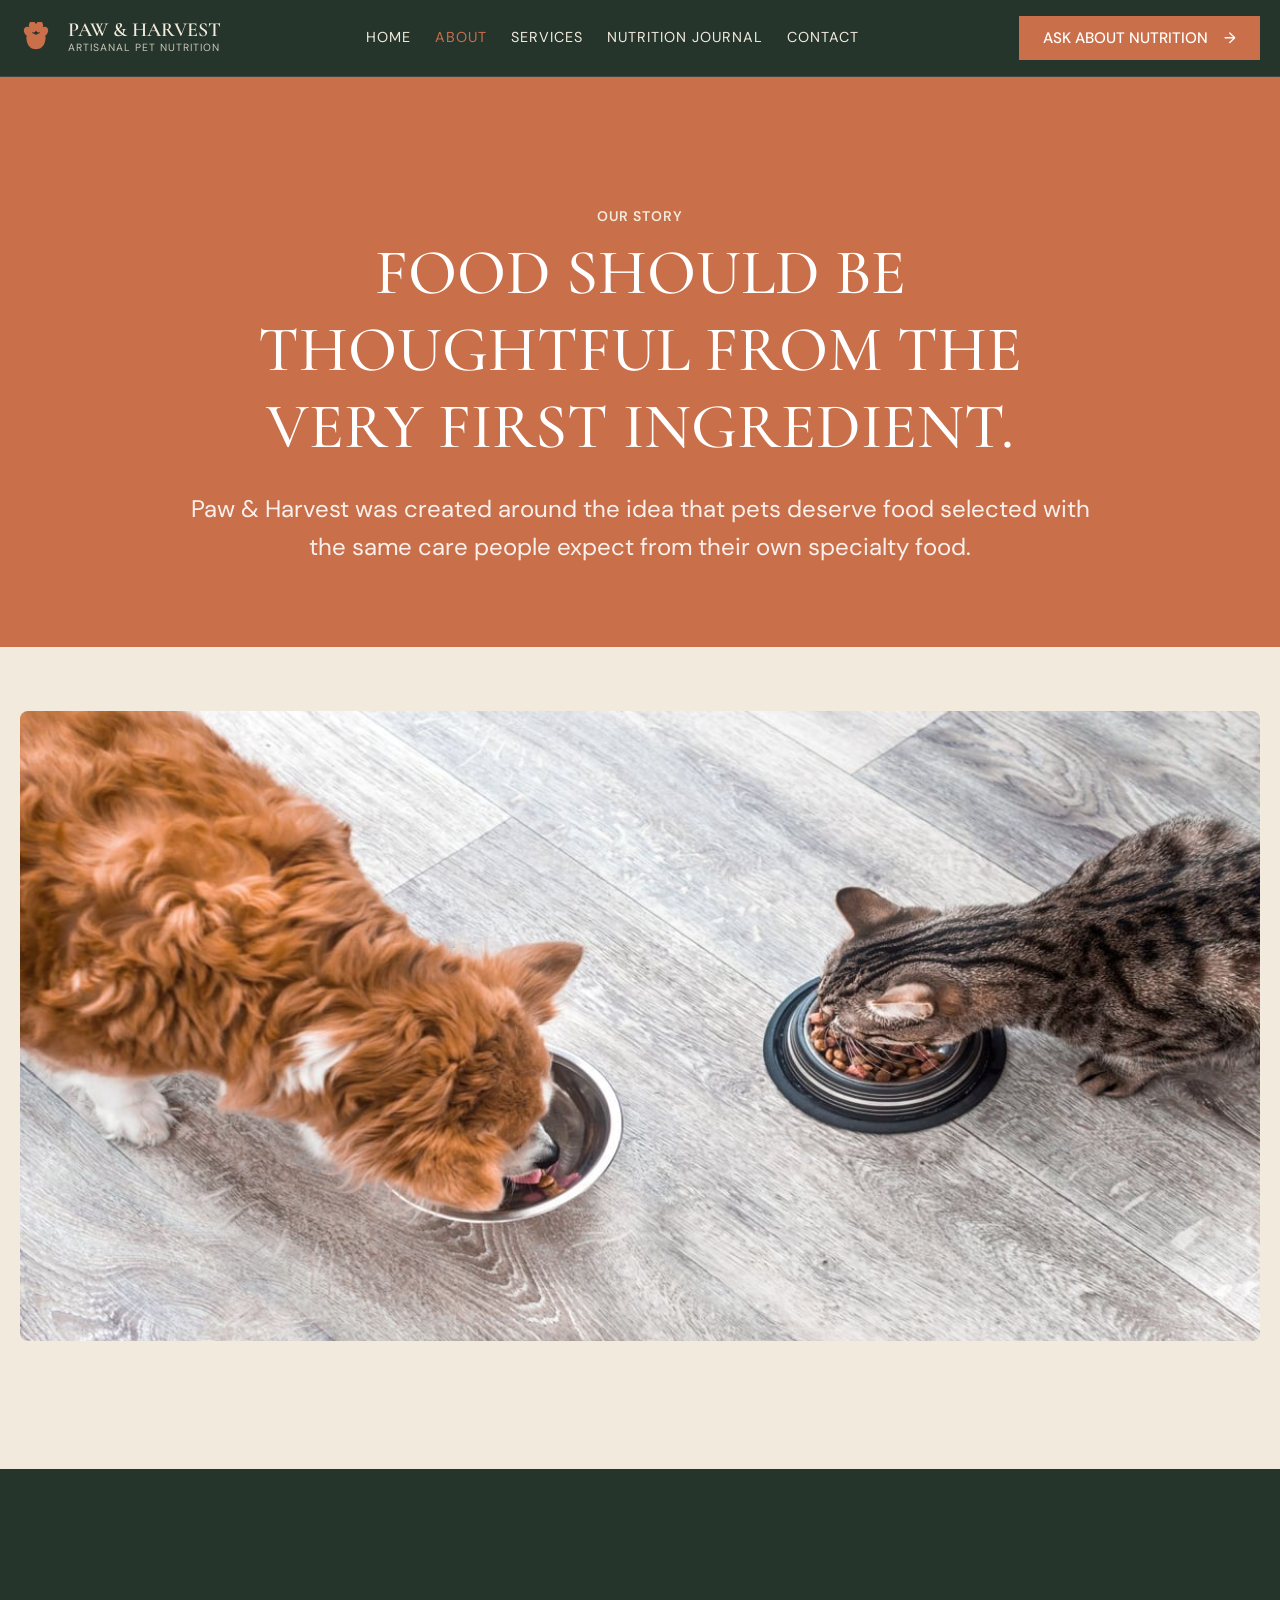
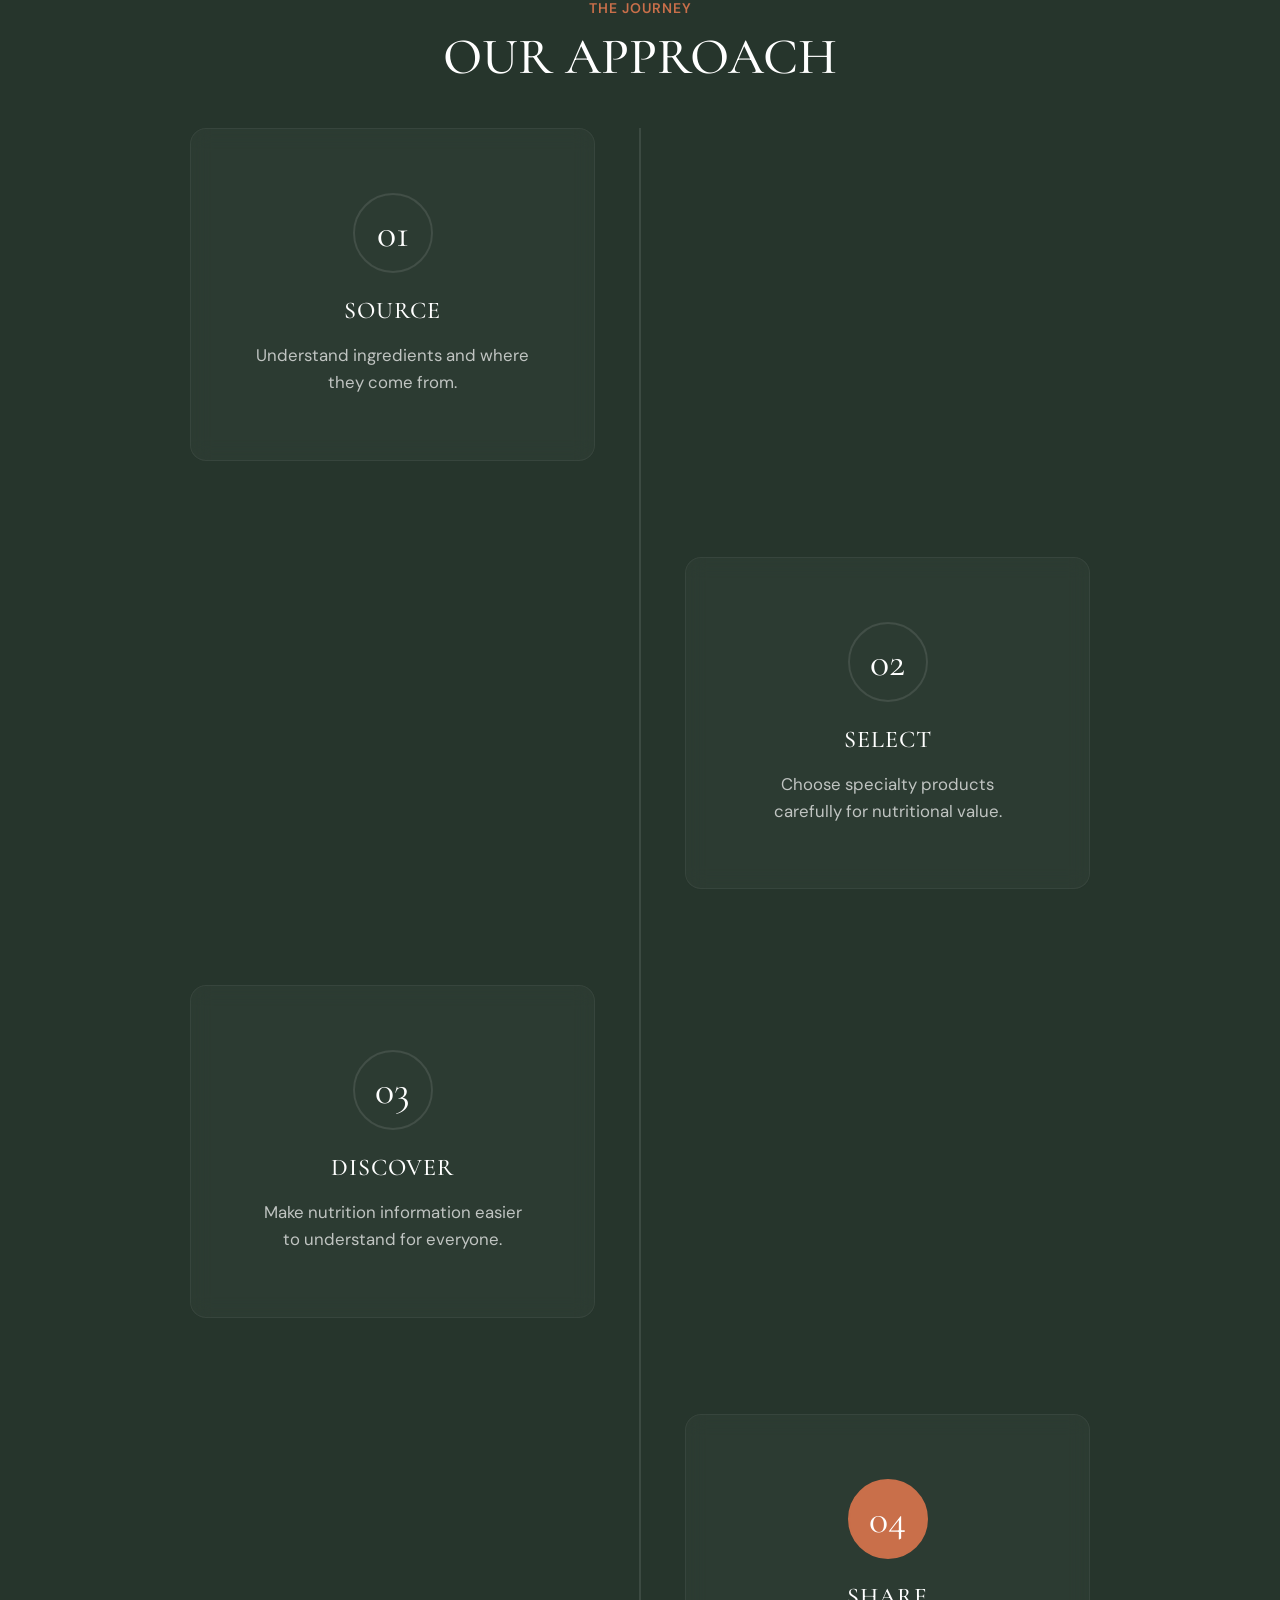
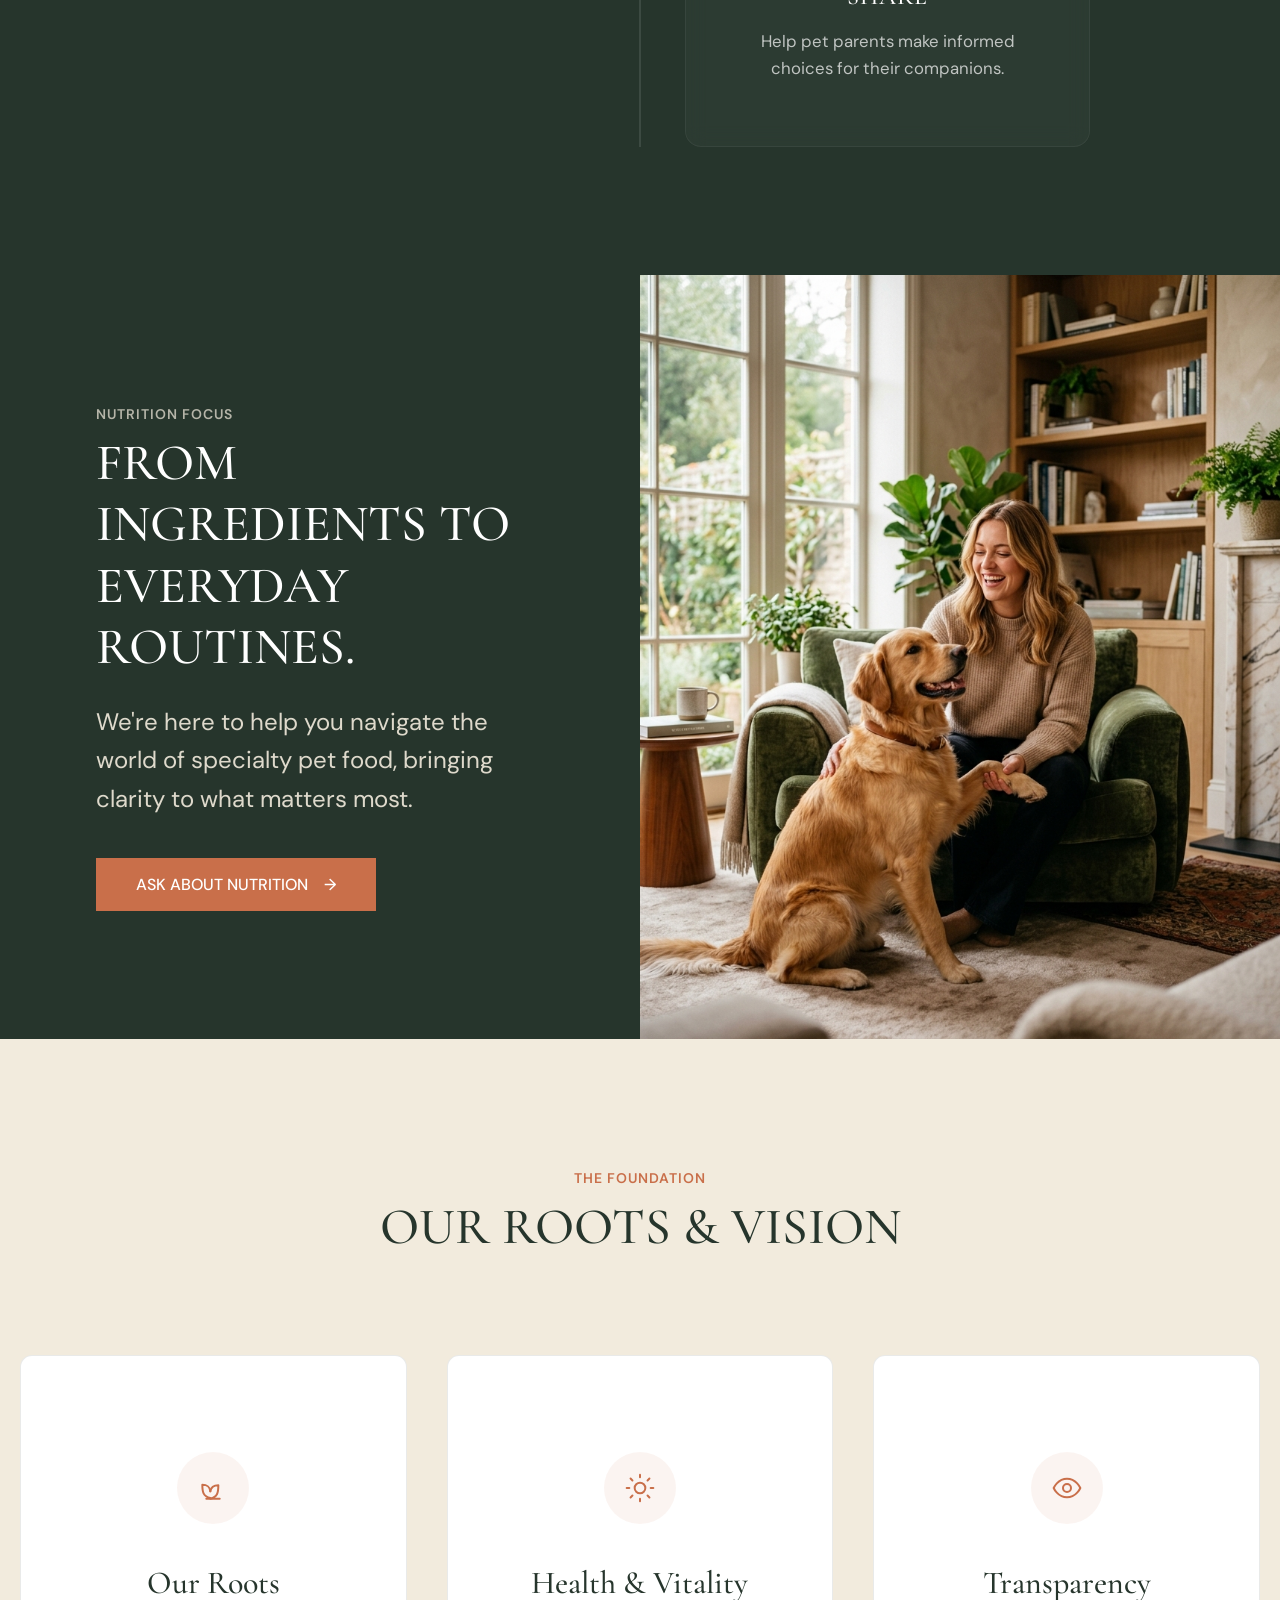
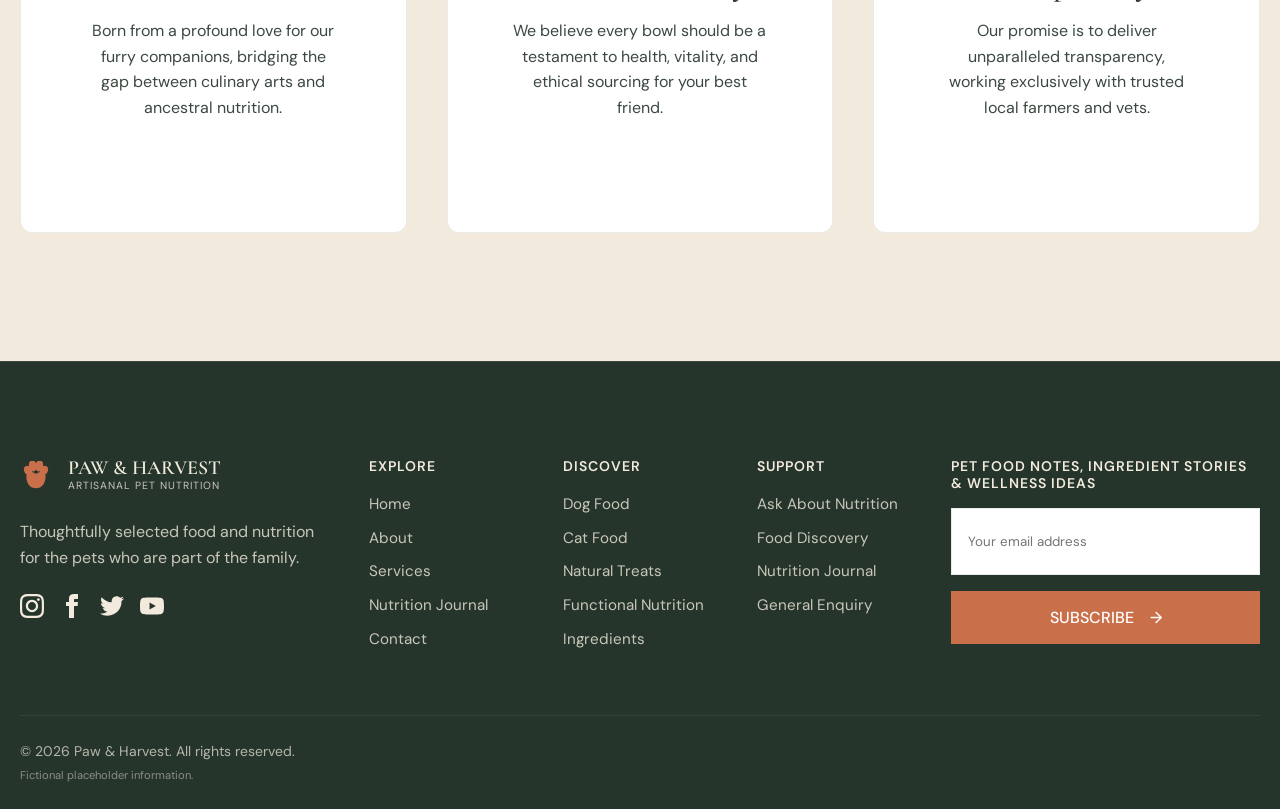
==== paw-and-harvest/about.html @ 26db66cb "first commit" ====
<!DOCTYPE html>
<html lang="en" data-theme="light">
<head>
  <meta charset="UTF-8">
  <meta name="viewport" content="width=device-width, initial-scale=1.0">
  <title>Paw & Harvest | Our Approach to Specialty Pet Nutrition</title>
  <meta name="description" content="Discover our story and how we select the best ingredients for your companion's nutrition.">
  <link rel="stylesheet" href="assets/css/style.css">
  <link rel="icon" type="image/svg+xml" href="assets/images/logo.svg">
</head>
<body>

  <!-- GLOBAL NAVBAR -->
  <header class="navbar">
    <div class="container navbar-container">
      <a href="index.html" class="nav-brand">
        <svg class="nav-logo-svg" viewBox="0 0 100 100" xmlns="http://www.w3.org/2000/svg">
              <path d="M50 85 C20 85 20 50 20 50 C20 20 50 40 50 40 C50 40 80 20 80 50 C80 50 80 85 50 85 Z" />
              <ellipse cx="25" cy="30" rx="12" ry="16" transform="rotate(-30 25 30)" />
              <ellipse cx="40" cy="15" rx="12" ry="18" transform="rotate(-10 40 15)" />
              <ellipse cx="60" cy="15" rx="12" ry="18" transform="rotate(10 60 15)" />
              <ellipse cx="75" cy="30" rx="12" ry="16" transform="rotate(30 75 30)" />
            </svg>
        <div class="nav-brand-text">
          <span class="nav-brand-name">PAW & HARVEST</span>
          <span class="nav-brand-desc">Artisanal Pet Nutrition</span>
        </div>
      </a>
      
      <nav class="nav-links">
        <a href="index.html" class="nav-link">Home</a>
        <a href="about.html" class="nav-link active">About</a>
        <a href="services.html" class="nav-link">Services</a>
        <a href="journal.html" class="nav-link">Nutrition Journal</a>
        <a href="contact.html" class="nav-link">Contact</a>
      </nav>

      <div class="nav-actions">
        <div class="nav-actions-desktop" style="display: flex; align-items: center;">
          <button class="btn btn-primary cta-trigger" style="padding: 12px 24px; margin-left: 16px; font-size: 0.95rem;">ASK ABOUT NUTRITION <span class="arrow">→</span></button>
        </div>
        <button class="hamburger" aria-label="Open Menu" onclick="document.querySelector('.mobile-nav-drawer').classList.add('open'); document.querySelector('.mobile-nav-overlay').classList.add('open'); document.body.style.overflow='hidden';">
          <span></span><span></span><span></span>
        </button>
      </div>
    </div>
  </header>

  <!-- MOBILE MENU -->
  <div class="mobile-nav-overlay" onclick="document.querySelector('.mobile-nav-drawer').classList.remove('open'); document.querySelector('.mobile-nav-overlay').classList.remove('open'); document.body.style.overflow='';"></div>
  <div class="mobile-nav-drawer">
    <div class="mobile-nav-header">
      <div class="nav-brand">
        <svg class="nav-logo-svg" viewBox="0 0 100 100" xmlns="http://www.w3.org/2000/svg">
              <path d="M50 85 C20 85 20 50 20 50 C20 20 50 40 50 40 C50 40 80 20 80 50 C80 50 80 85 50 85 Z" />
              <ellipse cx="25" cy="30" rx="12" ry="16" transform="rotate(-30 25 30)" />
              <ellipse cx="40" cy="15" rx="12" ry="18" transform="rotate(-10 40 15)" />
              <ellipse cx="60" cy="15" rx="12" ry="18" transform="rotate(10 60 15)" />
              <ellipse cx="75" cy="30" rx="12" ry="16" transform="rotate(30 75 30)" />
            </svg>
        <div class="nav-brand-text">
          <span class="nav-brand-name">PAW & HARVEST</span>
          <span class="nav-brand-desc">Artisanal Pet Nutrition</span>
        </div>
      </div>
      <button class="mobile-nav-close" aria-label="Close Menu">&times;</button>
    </div>
    <nav class="mobile-nav-links">
      <a href="index.html" class="mobile-nav-link">Home</a>
      <a href="about.html" class="mobile-nav-link active">About</a>
      <a href="services.html" class="mobile-nav-link">Services</a>
      <a href="journal.html" class="mobile-nav-link">Nutrition Journal</a>
      <a href="contact.html" class="mobile-nav-link">Contact</a>
    </nav>
    <div style="margin-top: auto;">
      <button class="btn btn-primary cta-trigger" style="width: 100%; margin-bottom: var(--space-md);">ASK ABOUT NUTRITION <span class="arrow">→</span></button>
    </div>
  </div>

  <!-- SEARCH PANEL -->
  <div class="modal-overlay search-panel" style="align-items: flex-start; padding-top: 100px;">
    <div class="modal-content" style="background: var(--c-forest); color: var(--c-oat);">
      <button class="modal-close search-close" style="color: var(--c-oat);">×</button>
      <h3 style="color: var(--c-oat);">Search Paw & Harvest</h3>
      <div class="form-group">
        <input type="text" class="form-control search-input" placeholder="Search pet food, treats, ingredients, journal..." style="background: rgba(255,255,255,0.1); border-color: rgba(255,255,255,0.2); color: var(--c-oat); font-size: 1.25rem;">
      </div>
      <div class="search-results" style="margin-top: var(--space-md); display: flex; flex-direction: column; gap: var(--space-sm);"></div>
    </div>
  </div>

  <main>
    <!-- ABOUT SEC 01: LARGE EDITORIAL HERO -->
    <section class="reveal" style="background: var(--c-terracotta); padding: var(--space-3xl) 0 var(--space-xl);">
      <div class="container text-center" style="max-width: 900px; color: var(--c-white);">
        <span class="text-eyebrow" style="color: var(--c-oat);">Our Story</span>
        <h1>FOOD SHOULD BE THOUGHTFUL FROM THE VERY FIRST INGREDIENT.</h1>
        <p class="text-large" style="opacity: 0.9;">Paw & Harvest was created around the idea that pets deserve food selected with the same care people expect from their own specialty food.</p>
      </div>
    </section>

    <!-- ABOUT SEC 01.5: FEATURED IMAGE -->
    <section class="reveal" style="padding-top: var(--space-xl); padding-bottom: var(--space-3xl);">
      <div class="container">
        <img src="assets/images/about.png" alt="About Paw & Harvest" style="width: 100%; height: auto; max-height: 70vh; object-fit: cover; border-radius: var(--radius-md); display: block; margin: 0 auto;">
      </div>
    </section>

    <!-- ABOUT SEC 02: OUR APPROACH -->
    <section class="reveal" style="background-color: var(--c-forest); color: var(--c-white); padding: var(--space-3xl) 0;">
      <div class="container">
        <div class="text-center mb-lg">
          <span class="text-eyebrow" style="color: var(--c-terracotta);">The Journey</span>
          <h2 style="color: var(--c-white);">OUR APPROACH</h2>
        </div>
        
        <div class="timeline-alternating">
          <!-- 1st: Left -->
          <div class="timeline-item left">
            <div class="timeline-content text-center">
              <div class="timeline-number">01</div>
              <h3>SOURCE</h3>
              <p>Understand ingredients and where they come from.</p>
            </div>
          </div>
          
          <!-- 2nd: Right -->
          <div class="timeline-item right">
            <div class="timeline-content text-center">
              <div class="timeline-number">02</div>
              <h3>SELECT</h3>
              <p>Choose specialty products carefully for nutritional value.</p>
            </div>
          </div>
          
          <!-- 3rd: Left -->
          <div class="timeline-item left">
            <div class="timeline-content text-center">
              <div class="timeline-number">03</div>
              <h3>DISCOVER</h3>
              <p>Make nutrition information easier to understand for everyone.</p>
            </div>
          </div>
          
          <!-- 4th: Right -->
          <div class="timeline-item right">
            <div class="timeline-content text-center">
              <div class="timeline-number active">04</div>
              <h3>SHARE</h3>
              <p>Help pet parents make informed choices for their companions.</p>
            </div>
          </div>
        </div>
      </div>
    </section>

    <!-- ABOUT SEC 03: PREMIUM SPLIT CTA -->
    <section class="reveal" style="background-color: var(--c-forest); color: var(--c-oat); padding: 0;">
      <div class="about-premium-grid" style="display: grid; grid-template-columns: 1fr 1fr; align-items: center;">
        <div class="about-premium-content" style="padding: var(--space-3xl) var(--space-2xl);">
          <span class="text-eyebrow" style="color: var(--c-oat); opacity: 0.7;">Nutrition Focus</span>
          <h2 style="color: var(--c-white); margin-bottom: var(--space-md);">FROM INGREDIENTS TO EVERYDAY ROUTINES.</h2>
          <p class="text-large" style="margin-bottom: var(--space-lg); opacity: 0.9;">We're here to help you navigate the world of specialty pet food, bringing clarity to what matters most.</p>
          <button class="btn btn-primary cta-trigger">ASK ABOUT NUTRITION <span class="arrow">→</span></button>
        </div>
        <div style="height: 100%; min-height: 500px;">
          <img src="assets/images/pet-wellness.webp" alt="Pet lifestyle" style="width: 100%; height: 100%; object-fit: cover;">
        </div>
      </div>
      <style>
        @media (max-width: 768px) {
          .about-premium-grid {
            display: flex !important;
            flex-direction: column-reverse !important;
          }
          .about-premium-content {
            padding: var(--space-xl) var(--space-md) !important;
            text-align: center !important;
            display: flex;
            flex-direction: column;
            align-items: center;
          }
        }
      </style>
    </section>
  </main>

  <!-- (Insert standard footer & modal logic - I'll append via global structure later to avoid repetition, but let's just include it to be complete) -->
  <!-- MODAL / FOOTER OMITTED HERE FOR BREVITY BUT I WILL ADD THEM IN THE COMPLETE FILE. Actually, the prompt says "Build the COMPLETE working website". I must include them. -->

  <!-- GLOBAL CTA POPUP -->
  <div class="modal-overlay" id="enquiryModal">
    <!-- Same as index.html -->
    <div class="modal-content">
      <button class="modal-close" aria-label="Close modal">×</button>
      <h2 style="margin-bottom: var(--space-sm);">LET'S TALK PET NUTRITION</h2>
      <p style="opacity: 0.8; margin-bottom: var(--space-lg);">Tell us about your pet and we'll help you explore thoughtfully selected food and nutrition options.</p>
      
      <form id="enquiryForm" novalidate>
        <!-- form fields (same) -->
        <div class="form-group"><label class="form-label">Full Name *</label><input type="text" class="form-control" required placeholder="Jane Doe"><span class="form-error">Required.</span></div>
        <div class="form-group"><label class="form-label">Email Address *</label><input type="email" class="form-control" required placeholder="jane@example.com"><span class="form-error">Required.</span></div>
        <div class="form-group"><label class="form-label">Phone (Optional)</label><input type="tel" class="form-control" placeholder="+1 (555) 000-0000"></div>
        <div style="display: grid; grid-template-columns: 1fr 1fr; gap: var(--space-md);">
          <div class="form-group"><label class="form-label">Pet Type *</label><select class="form-control" required><option value="">Select Pet</option><option value="Dog">Dog</option><option value="Cat">Cat</option><option value="Puppy">Puppy</option><option value="Kitten">Kitten</option><option value="Other">Other</option></select><span class="form-error">Required.</span></div>
          <div class="form-group"><label class="form-label">Pet Age</label><select class="form-control"><option value="">Select Age</option><option value="Puppy/Kitten">Puppy / Kitten</option><option value="Young Adult">Young Adult</option><option value="Adult">Adult</option><option value="Senior">Senior</option></select></div>
        </div>
        <div class="form-group"><label class="form-label">Food Interest *</label><select class="form-control" required><option value="">Select Interest</option><option value="Premium Food">Premium Food</option><option value="Natural Treats">Natural Treats</option><option value="Functional Nutrition">Functional Nutrition</option><option value="Freeze-Dried">Freeze-Dried</option><option value="Organic Ingredients">Organic Ingredients</option><option value="General Enquiry">General Enquiry</option></select><span class="form-error">Required.</span></div>
        <div class="form-group"><label class="form-label">Message *</label><textarea class="form-control" rows="4" required placeholder="How can we help?"></textarea><span class="form-error">Required.</span></div>
        <div style="display: flex; gap: var(--space-sm); flex-direction: column; margin-top: var(--space-lg);">
          <button type="submit" class="btn btn-primary" style="width: 100%;">SEND ENQUIRY <span class="arrow">→</span></button>
          <button type="button" class="btn btn-secondary modal-close" style="width: 100%; border: none;">MAYBE LATER</button>
        </div>
      </form>
      
      <div id="formSuccess" style="display: none; text-align: center; padding: var(--space-xl) 0;">
        <svg width="64" height="64" viewBox="0 0 24 24" fill="none" stroke="var(--c-terracotta)" stroke-width="2" style="margin-bottom: var(--space-md);"><path d="M22 11.08V12a10 10 10 0 1 1-5.93-9.14"></path><polyline points="22 4 12 14.01 9 11.01"></polyline></svg>
        <h3>ENQUIRY RECEIVED</h3>
        <p>Thanks — your enquiry has been prepared for the Paw & Harvest team.</p>
      </div>
    </div>
  </div>

  <!-- OUR MISSION SECTION -->
  <style>
    .vision-card {
      background: var(--c-bg-surface);
      padding: var(--space-2xl) var(--space-xl);
      border-radius: var(--radius-lg);
      border: 1px solid var(--c-border);
      text-align: center;
      transition: all 0.4s cubic-bezier(0.165, 0.84, 0.44, 1);
      position: relative;
      overflow: hidden;
      height: 100%;
    }
    .vision-card::before {
      content: '';
      position: absolute;
      top: 0; left: 0; right: 0;
      height: 4px;
      background: var(--c-terracotta);
      transform: scaleX(0);
      transform-origin: left;
      transition: transform 0.4s ease;
    }
    .vision-card:hover {
      transform: translateY(-10px);
      box-shadow: 0 20px 40px rgba(0,0,0,0.1);
      border-color: transparent;
    }
    [data-theme="dark"] .vision-card:hover {
      box-shadow: 0 20px 40px rgba(0,0,0,0.4);
    }
    .vision-card:hover::before {
      transform: scaleX(1);
    }
    .vision-icon-wrap {
      width: 72px;
      height: 72px;
      background: rgba(201, 111, 74, 0.08);
      color: var(--c-terracotta);
      border-radius: 50%;
      display: flex;
      align-items: center;
      justify-content: center;
      margin: 0 auto var(--space-lg);
      transition: all 0.4s cubic-bezier(0.165, 0.84, 0.44, 1);
    }
    .vision-card:hover .vision-icon-wrap {
      background: var(--c-terracotta);
      color: var(--c-white);
      transform: scale(1.1);
    }
  </style>

  <section class="reveal" style="padding: var(--space-3xl) 0; background-color: var(--c-bg-primary);">
    <div class="container text-center" style="max-width: 800px; margin-bottom: var(--space-2xl);">
      <span class="text-eyebrow" style="color: var(--c-terracotta);">The Foundation</span>
      <h2>OUR ROOTS & VISION</h2>
    </div>
    
    <div class="container about-vision-grid">
      <!-- Card 1 -->
      <div class="vision-card">
        <div class="vision-icon-wrap">
          <svg width="32" height="32" viewBox="0 0 24 24" fill="none" stroke="currentColor" stroke-width="1.5" stroke-linecap="round" stroke-linejoin="round"><path d="M7 20h10"/><path d="M10 20c5.5-1.25 6-4.75 6-10-4 0-5.5 1.5-6 4.5"/><path d="M10 14.5C9.5 11 8 9.5 4 9.5c0 5.25.5 8.75 6 10"/></svg>
        </div>
        <h3 style="margin-bottom: var(--space-sm);">Our Roots</h3>
        <p style="opacity: 0.9;">Born from a profound love for our furry companions, bridging the gap between culinary arts and ancestral nutrition.</p>
      </div>
      
      <!-- Card 2 -->
      <div class="vision-card">
        <div class="vision-icon-wrap">
          <svg width="32" height="32" viewBox="0 0 24 24" fill="none" stroke="currentColor" stroke-width="1.5" stroke-linecap="round" stroke-linejoin="round"><circle cx="12" cy="12" r="4"/><path d="M12 2v2"/><path d="M12 20v2"/><path d="m4.93 4.93 1.41 1.41"/><path d="m17.66 17.66 1.41 1.41"/><path d="M2 12h2"/><path d="M20 12h2"/><path d="m6.34 17.66-1.41 1.41"/><path d="m19.07 4.93-1.41 1.41"/></svg>
        </div>
        <h3 style="margin-bottom: var(--space-sm);">Health & Vitality</h3>
        <p style="opacity: 0.9;">We believe every bowl should be a testament to health, vitality, and ethical sourcing for your best friend.</p>
      </div>
      
      <!-- Card 3 -->
      <div class="vision-card">
        <div class="vision-icon-wrap">
          <svg width="32" height="32" viewBox="0 0 24 24" fill="none" stroke="currentColor" stroke-width="1.5" stroke-linecap="round" stroke-linejoin="round"><path d="M2 12s3-7 10-7 10 7 10 7-3 7-10 7-10-7-10-7Z"/><circle cx="12" cy="12" r="3"/></svg>
        </div>
        <h3 style="margin-bottom: var(--space-sm);">Transparency</h3>
        <p style="opacity: 0.9;">Our promise is to deliver unparalleled transparency, working exclusively with trusted local farmers and vets.</p>
      </div>
    </div>
  </section>

  <footer class="site-footer">
    <div class="container">
      <div class="footer-grid">
        <div class="footer-col">
          <a href="index.html" class="nav-brand" style="margin-bottom: var(--space-md); display: inline-flex;">
            <svg class="nav-logo-svg" viewBox="0 0 100 100" xmlns="http://www.w3.org/2000/svg">
              <path d="M50 85 C20 85 20 50 20 50 C20 20 50 40 50 40 C50 40 80 20 80 50 C80 50 80 85 50 85 Z" />
              <ellipse cx="25" cy="30" rx="12" ry="16" transform="rotate(-30 25 30)" />
              <ellipse cx="40" cy="15" rx="12" ry="18" transform="rotate(-10 40 15)" />
              <ellipse cx="60" cy="15" rx="12" ry="18" transform="rotate(10 60 15)" />
              <ellipse cx="75" cy="30" rx="12" ry="16" transform="rotate(30 75 30)" />
            </svg>
            <div class="nav-brand-text">
              <span class="nav-brand-name">PAW & HARVEST</span>
              <span class="nav-brand-desc">ARTISANAL PET NUTRITION</span>
            </div>
          </a>
          <p style="opacity: 0.8; max-width: 300px; margin-bottom: var(--space-md);">Thoughtfully selected food and nutrition for the pets who are part of the family.</p>
          <div class="social-links">
            <a href="#" aria-label="Instagram">
              <svg class="social-icon" viewBox="0 0 24 24"><path d="M12 2.163c3.204 0 3.584.012 4.85.07 3.252.148 4.771 1.691 4.919 4.919.058 1.265.069 1.645.069 4.849 0 3.205-.012 3.584-.069 4.849-.149 3.225-1.664 4.771-4.919 4.919-1.266.058-1.644.07-4.85.07-3.204 0-3.584-.012-4.849-.07-3.26-.149-4.771-1.699-4.919-4.92-.058-1.265-.07-1.644-.07-4.849 0-3.204.013-3.583.07-4.849.149-3.227 1.664-4.771 4.919-4.919 1.266-.057 1.645-.069 4.849-.069zm0-2.163c-3.259 0-3.667.014-4.947.072-4.358.2-6.78 2.618-6.98 6.98-.059 1.281-.073 1.689-.073 4.948 0 3.259.014 3.668.072 4.948.2 4.358 2.618 6.78 6.98 6.98 1.281.058 1.689.072 4.948.072 3.259 0 3.668-.014 4.948-.072 4.354-.2 6.782-2.618 6.979-6.98.059-1.28.073-1.689.073-4.948 0-3.259-.014-3.667-.072-4.947-.196-4.354-2.617-6.78-6.979-6.98-1.281-.059-1.69-.073-4.949-.073zm0 5.838c-3.403 0-6.162 2.759-6.162 6.162s2.759 6.163 6.162 6.163 6.162-2.759 6.162-6.163c0-3.403-2.759-6.162-6.162-6.162zm0 10.162c-2.209 0-4-1.79-4-4 0-2.209 1.791-4 4-4s4 1.791 4 4c0 2.21-1.791 4-4 4zm6.406-11.845c-.796 0-1.441.645-1.441 1.44s.645 1.44 1.441 1.44c.795 0 1.439-.645 1.439-1.44s-.644-1.44-1.439-1.44z"/></svg>
            </a>
            <a href="#" aria-label="Facebook">
              <svg class="social-icon" viewBox="0 0 24 24"><path d="M9 8h-3v4h3v12h5v-12h3.642l.358-4h-4v-1.667c0-.955.192-1.333 1.115-1.333h2.885v-5h-3.808c-3.596 0-5.192 1.583-5.192 4.615v3.385z"/></svg>
            </a>
            <a href="#" aria-label="X">
              <svg class="social-icon" viewBox="0 0 24 24"><path d="M24 4.557c-.883.392-1.832.656-2.828.775 1.017-.609 1.798-1.574 2.165-2.724-.951.564-2.005.974-3.127 1.195-.897-.957-2.178-1.555-3.594-1.555-3.179 0-5.515 2.966-4.797 6.045-4.091-.205-7.719-2.165-10.148-5.144-1.29 2.213-.669 5.108 1.523 6.574-.806-.026-1.566-.247-2.229-.616-.054 2.281 1.581 4.415 3.949 4.89-.693.188-1.452.232-2.224.084.626 1.956 2.444 3.379 4.6 3.419-2.07 1.623-4.678 2.348-7.29 2.04 2.179 1.397 4.768 2.212 7.548 2.212 9.142 0 14.307-7.721 13.995-14.646.962-.695 1.797-1.562 2.457-2.549z"/></svg>
            </a>
            <a href="#" aria-label="YouTube">
              <svg class="social-icon" viewBox="0 0 24 24"><path d="M23.498 6.186a3.016 3.016 0 0 0-2.122-2.136C19.505 3.545 12 3.545 12 3.545s-7.505 0-9.377.505A3.017 3.017 0 0 0 .502 6.186C0 8.07 0 12 0 12s0 3.93.502 5.814a3.016 3.016 0 0 0 2.122 2.136c1.871.505 9.376.505 9.376.505s7.505 0 9.377-.505a3.015 3.015 0 0 0 2.122-2.136C24 15.93 24 12 24 12s0-3.93-.502-5.814zM9.545 15.568V8.432L15.818 12l-6.273 3.568z"/></svg>
            </a>
          </div>
        </div>
        
        <div class="footer-col">
          <h4>EXPLORE</h4>
          <ul class="footer-links">
            <li><a href="index.html">Home</a></li>
            <li><a href="about.html">About</a></li>
            <li><a href="services.html">Services</a></li>
            <li><a href="journal.html">Nutrition Journal</a></li>
            <li><a href="contact.html">Contact</a></li>
          </ul>
        </div>
        
        <div class="footer-col">
          <h4>DISCOVER</h4>
          <ul class="footer-links">
            <li><a href="services.html">Dog Food</a></li>
            <li><a href="services.html">Cat Food</a></li>
            <li><a href="services.html">Natural Treats</a></li>
            <li><a href="services.html">Functional Nutrition</a></li>
            <li><a href="journal.html">Ingredients</a></li>
          </ul>
        </div>
        
        <div class="footer-col">
          <h4>SUPPORT</h4>
          <ul class="footer-links">
            <li><a href="#" class="cta-trigger">Ask About Nutrition</a></li>
            <li><a href="#" class="cta-trigger">Food Discovery</a></li>
            <li><a href="journal.html">Nutrition Journal</a></li>
            <li><a href="contact.html">General Enquiry</a></li>
          </ul>
        </div>
        
        <div class="footer-col">
          <h4>PET FOOD NOTES, INGREDIENT STORIES & WELLNESS IDEAS</h4>
          <form style="display: flex; flex-direction: column; gap: var(--space-sm);" onsubmit="event.preventDefault(); alert('Subscribed to the journal!');">
            <input type="email" placeholder="Your email address" required style="width: 100%; padding: var(--space-md) var(--space-sm); border: 1px solid var(--c-border); font-family: var(--font-body); background: var(--c-white); box-sizing: border-box;">
            <button type="submit" class="btn btn-primary" style="width: 100%; justify-content: center; box-sizing: border-box;">SUBSCRIBE <span class="arrow">→</span></button>
          </form>
        </div>
      </div>
      
      <div class="footer-bottom">
        <div>
          <p style="margin:0;">&copy; 2026 Paw & Harvest. All rights reserved. <br><span style="font-size: 0.7rem; opacity: 0.7;">Fictional placeholder information.</span></p>
        </div>
      </div>
    </div>
  </footer>
  <script src="assets/js/main.js"></script>
</body>
</html>
---- paw-and-harvest/assets/css/style.css ----
/* ==========================================================================
   PAW & HARVEST - GLOBAL STYLES
   ========================================================================== */

@import url('https://fonts.googleapis.com/css2?family=Cormorant+Garamond:wght@400;500;600;700&family=DM+Sans:opsz,wght@9..40,400;500;600&display=swap');

:root {
  /* Colors */
  --c-forest: #26352C;
  --c-oat: #F2EBDD;
  --c-terracotta: #C96F4A;
  
  /* White/Neutral variations allowed */
  --c-white: #FFFFFF;
  --c-black-trans-10: rgba(0, 0, 0, 0.1);
  --c-black-trans-20: rgba(0, 0, 0, 0.2);
  --c-black-trans-50: rgba(0, 0, 0, 0.5);
  --c-black-trans-80: rgba(0, 0, 0, 0.8);
  --c-white-trans-10: rgba(255, 255, 255, 0.1);
  
  /* Spacing */
  --space-xs: 8px;
  --space-sm: 16px;
  --space-md: 24px;
  --space-lg: 40px;
  --space-xl: 64px;
  --space-2xl: 96px;
  --space-3xl: 128px;
  
  /* Typography */
  --font-heading: 'Cormorant Garamond', serif;
  --font-body: 'DM Sans', sans-serif;
  
  /* Borders & Radius */
  --radius-sm: 4px;
  --radius-md: 8px;
  --radius-lg: 12px;
  
  /* Transitions */
  --transition-fast: 0.2s ease;
  --transition-normal: 0.3s ease;
  --transition-slow: 0.5s ease;
  
  /* Layout */
  --container-max: 1320px;
}

/* Dark Mode Variables */
[data-theme="dark"] {
  --c-bg-primary: var(--c-forest);
  --c-text-primary: var(--c-oat);
  --c-bg-surface: rgba(242, 235, 221, 0.05); /* Slight oat tint for cards in dark mode */
  --c-border: rgba(242, 235, 221, 0.1);
}

/* Light Mode Variables */
[data-theme="light"] {
  --c-bg-primary: var(--c-oat);
  --c-text-primary: var(--c-forest);
  --c-bg-surface: var(--c-white);
  --c-border: rgba(38, 53, 44, 0.1);
}

/* Basic Reset */
* {
  margin: 0;
  padding: 0;
  box-sizing: border-box;
  -ms-overflow-style: none;  /* IE and Edge */
  scrollbar-width: none;  /* Firefox */
}

/* Hide scrollbar for Chrome, Safari and Opera */
::-webkit-scrollbar {
  display: none;
}

html {
  scroll-behavior: smooth;
}

body {
  font-family: var(--font-body);
  background-color: var(--c-bg-primary);
  color: var(--c-text-primary);
  line-height: 1.6;
  font-size: 16px;
  transition: background-color var(--transition-normal), color var(--transition-normal);
  overflow-x: hidden;
}

/* Typography */
h1, h2, h3, h4, h5, h6 {
  font-family: var(--font-heading);
  font-weight: 500;
  line-height: 1.2;
}

h1 {
  font-size: clamp(2.5rem, 5vw, 4.5rem);
  margin-bottom: var(--space-md);
}

h2 {
  font-size: clamp(2rem, 4vw, 3.5rem);
  margin-bottom: var(--space-sm);
}

h3 {
  font-size: clamp(1.5rem, 2.5vw, 2.25rem);
  margin-bottom: var(--space-sm);
}

p {
  margin-bottom: var(--space-sm);
}

.text-eyebrow {
  text-transform: uppercase;
  font-size: 0.875rem;
  letter-spacing: 1px;
  font-weight: 600;
  color: var(--c-terracotta);
  margin-bottom: var(--space-xs);
  display: block;
}

.text-large {
  font-size: clamp(1.125rem, 2vw, 1.5rem);
}

/* Container */
.container {
  max-width: var(--container-max);
  width: min(100% - 40px, var(--container-max));
  margin: 0 auto;
}
@media (max-width: 768px) {
  .container {
    width: calc(100% - 32px);
  }
}

/* Section Rhythm */
section {
  padding-top: var(--space-3xl);
  padding-bottom: var(--space-3xl);
}
@media (max-width: 768px) {
  section {
    padding-top: var(--space-2xl);
    padding-bottom: var(--space-2xl);
  }
}

/* Images */
img {
  max-width: 100%;
  height: auto;
  display: block;
}

/* Buttons */
.btn {
  display: inline-flex;
  align-items: center;
  justify-content: center;
  padding: var(--space-sm) var(--space-lg);
  white-space: nowrap;
  font-family: var(--font-body);
  font-weight: 500;
  text-decoration: none;
  border-radius: 0;
  transition: all var(--transition-normal);
  cursor: pointer;
  border: none;
  font-size: 1rem;
}

.btn-primary {
  background-color: var(--c-terracotta);
  color: var(--c-white);
}

.btn-primary:hover {
  transform: translateY(-2px);
  background-color: #b35d3a;
}

.btn-secondary {
  background-color: transparent;
  color: var(--c-text-primary);
  border: 1px solid var(--c-border);
}

.btn-secondary:hover {
  background-color: var(--c-border);
}

/* Hover Arrow Movement */
.btn .arrow {
  display: inline-block;
  margin-left: var(--space-sm);
  transition: transform var(--transition-normal);
}
.btn:hover .arrow {
  transform: translateX(4px);
}

/* Global Navbar */
.navbar {
  position: sticky;
  top: 0;
  z-index: 100;
  background-color: var(--c-forest);
  color: var(--c-oat);
  padding: var(--space-sm) 0;
  border-bottom: 1px solid rgba(242, 235, 221, 0.1);
  transition: all var(--transition-normal);
}

.navbar-container {
  display: flex;
  align-items: center;
  justify-content: space-between;
}

.nav-brand {
  display: flex;
  align-items: center;
  gap: var(--space-sm);
  text-decoration: none;
  color: var(--c-oat);
}

.nav-logo-svg {
  width: 32px;
  height: 32px;
  fill: var(--c-terracotta);
}

.nav-brand-text {
  display: flex;
  flex-direction: column;
}

.nav-brand-name {
  font-family: var(--font-heading);
  font-size: 1.25rem;
  font-weight: 600;
  line-height: 1;
}

.nav-brand-desc {
  font-size: 0.65rem;
  text-transform: uppercase;
  letter-spacing: 1px;
  opacity: 0.8;
}

.nav-links {
  display: flex;
  gap: var(--space-md);
  list-style: none;
}

.nav-link {
  color: var(--c-oat);
  text-decoration: none;
  font-size: 0.9rem;
  text-transform: uppercase;
  letter-spacing: 1px;
  transition: color var(--transition-fast);
}

.nav-link:hover, .nav-link.active {
  color: var(--c-terracotta);
}

.nav-actions {
  display: flex;
  align-items: center;
  gap: var(--space-sm);
}

.nav-btn {
  background: none;
  border: none;
  color: var(--c-oat);
  cursor: pointer;
  padding: var(--space-xs);
  display: flex;
  align-items: center;
  justify-content: center;
  transition: color var(--transition-fast);
}
.nav-btn:hover {
  color: var(--c-terracotta);
}

.hamburger {
  display: none;
  flex-direction: column;
  gap: 6px;
  background: none;
  border: none;
  cursor: pointer;
  padding: var(--space-xs);
  z-index: 1000;
  position: relative;
}

.hamburger span {
  display: block;
  width: 24px;
  height: 2px;
  background-color: var(--c-oat);
  transition: all var(--transition-normal);
  pointer-events: none;
}

/* Mobile Nav Drawer */
.mobile-nav-drawer {
  position: fixed;
  top: 0;
  right: 0;
  transform: translateX(100%);
  width: 100%;
  max-width: 400px;
  height: 100svh;
  background-color: var(--c-forest);
  z-index: 200;
  padding: var(--space-xl) var(--space-md);
  display: flex;
  flex-direction: column;
  transition: transform var(--transition-normal);
  overflow-y: auto;
}

.mobile-nav-drawer.open {
  transform: translateX(0);
}

.mobile-nav-header {
  display: flex;
  justify-content: space-between;
  align-items: center;
  margin-bottom: var(--space-xl);
  color: var(--c-oat);
}

.mobile-nav-close {
  background: none;
  border: none;
  color: var(--c-oat);
  font-size: 2rem;
  cursor: pointer;
}

.mobile-nav-links {
  list-style: none;
  display: flex;
  flex-direction: column;
  gap: var(--space-md);
  margin-bottom: var(--space-xl);
  align-items: center;
  text-align: center;
}

.mobile-nav-link {
  color: var(--c-oat);
  text-decoration: none;
  font-family: var(--font-heading);
  font-size: 2rem;
  transition: color var(--transition-fast);
}

.mobile-nav-link:hover, .mobile-nav-link.active {
  color: var(--c-terracotta);
}

.mobile-nav-overlay {
  position: fixed;
  top: 0;
  left: 0;
  width: 100%;
  height: 100%;
  background: rgba(0,0,0,0.5);
  backdrop-filter: blur(4px);
  z-index: 150;
  opacity: 0;
  visibility: hidden;
  transition: all var(--transition-normal);
}

.mobile-nav-overlay.open {
  opacity: 1;
  visibility: visible;
}

.ingredient-image-wrapper {
  position: relative;
  width: 100%;
  grid-column: 1 / -1;
  max-width: 750px;
  margin: 0 auto;
}

/* Grid Layouts - Critical Requirement */
.grid-cards {
  display: grid;
  gap: var(--space-md);
  grid-template-columns: repeat(1, 1fr); /* Mobile default */
}

/* 3 Items: 2 + 1 Centered */
.grid-3-items {
  grid-template-columns: 1fr;
}

/* 4 Items: 2x2 */
.grid-4-items {
  grid-template-columns: 1fr;
}

/* 5 Items: 2 + 2 + 1 Centered */
.grid-5-items {
  grid-template-columns: 1fr;
}

@media (min-width: 768px) {
  /* 4-column trick for 3-item and 5-item grids to perfectly size and center the odd item */
  .grid-3-items, .grid-5-items, .promise-grid, .about-vision-grid {
    grid-template-columns: repeat(4, 1fr);
    grid-auto-rows: 1fr; /* Ensures equal height across rows */
  }
  .grid-3-items > *, .grid-5-items > *, .promise-grid > *, .about-vision-grid > * {
    grid-column: span 2;
  }
  
  /* Center last item if odd */
  .grid-3-items > *:last-child:nth-child(odd),
  .grid-5-items > *:last-child:nth-child(odd),
  .promise-grid > *:last-child:nth-child(odd),
  .about-vision-grid > *:last-child:nth-child(odd) {
    grid-column: 2 / span 2;
  }

  /* Standard 2 columns for even grids */
  .grid-4-items {
    grid-template-columns: repeat(2, 1fr);
    grid-auto-rows: 1fr;
  }
}

@media (min-width: 1025px) {
  /* Desktop overrides */
  .grid-3-items, .promise-grid, .about-vision-grid {
    grid-template-columns: repeat(3, 1fr);
  }
  .grid-3-items > *,
  .promise-grid > *,
  .about-vision-grid > *,
  .grid-3-items > *:last-child:nth-child(odd),
  .promise-grid > *:last-child:nth-child(odd),
  .about-vision-grid > *:last-child:nth-child(odd) {
    grid-column: auto;
    max-width: 100%;
    margin: 0;
  }
  
  .grid-4-items {
    grid-template-columns: repeat(4, 1fr);
  }
  
  .grid-5-items {
    grid-template-columns: repeat(5, 1fr);
  }
  .grid-5-items > *:last-child {
    grid-column: auto;
    max-width: 100%;
    margin: 0;
  }
}

/* Responsive Overrides Mobile */
@media (max-width: 1024px) {
  .nav-links, .nav-actions-desktop {
    display: none !important;
  }
  .hamburger {
    display: flex !important;
  }
  .ingredient-image-wrapper {
    margin: 0 auto !important;
    max-width: 500px !important;
    width: 100%;
    text-align: center;
  }
}

@media (max-width: 767px) {
  .grid-3-items, .grid-4-items, .grid-5-items, .promise-grid, .about-vision-grid {
    grid-template-columns: 1fr !important;
  }
  .grid-cards > * {
    margin: 0 auto !important;
    max-width: 500px !important;
    width: 100%;
    text-align: center;
  }
  .ingredient-text-wrapper {
    padding: 0 var(--space-md);
  }
  .ingredient-text-wrapper .btn {
    width: max-content;
    margin: 0 auto;
  }
  .sec-05-buttons {
    flex-direction: column;
    align-items: stretch;
    max-width: 320px;
    margin: 0 auto;
  }
}

/* Footer */
.site-footer {
  background-color: var(--c-forest);
  color: var(--c-oat);
  padding: var(--space-2xl) 0 var(--space-md);
  border-top: 1px solid rgba(242, 235, 221, 0.1);
}
.site-footer .nav-brand {
  color: var(--c-oat);
}
.site-footer .nav-logo-svg {
  fill: var(--c-terracotta);
}

.footer-grid {
  display: grid;
  grid-template-columns: 2fr 1fr 1fr 1fr 2fr;
  gap: var(--space-lg);
  margin-bottom: var(--space-xl);
}

.footer-col h4 {
  font-family: var(--font-body);
  font-size: 0.875rem;
  text-transform: uppercase;
  letter-spacing: 1px;
  margin-bottom: var(--space-sm);
  color: var(--c-oat);
  font-weight: 600;
}

.footer-links {
  list-style: none;
  display: flex;
  flex-direction: column;
  gap: var(--space-xs);
}

.footer-links a {
  color: var(--c-oat);
  text-decoration: none;
  font-size: 0.95rem;
  opacity: 0.8;
  transition: all var(--transition-fast);
}

.footer-links a:hover {
  color: var(--c-terracotta);
  opacity: 1;
}

.footer-bottom {
  display: flex;
  justify-content: space-between;
  align-items: center;
  border-top: 1px solid rgba(242, 235, 221, 0.1);
  padding-top: var(--space-md);
  font-size: 0.875rem;
  opacity: 0.7;
}

.social-links {
  display: flex;
  gap: var(--space-sm);
}
.social-links a {
  color: var(--c-oat);
  transition: all var(--transition-fast);
}
.social-links a:hover {
  color: var(--c-terracotta);
  transform: scale(1.1);
}
.social-icon {
  width: 24px;
  height: 24px;
  fill: currentColor;
}

@media (max-width: 1024px) {
  .footer-grid {
    grid-template-columns: 1fr;
    text-align: center;
  }
  .footer-col {
    display: flex;
    flex-direction: column;
    align-items: center;
    grid-column: 1 / -1 !important;
  }
  .footer-bottom {
    flex-direction: column;
    gap: var(--space-md);
  }
}

@media (max-width: 768px) {
}

/* Modal Popup */
.modal-overlay {
  position: fixed;
  top: 0; left: 0; width: 100%; height: 100%;
  background: rgba(0,0,0,0.5);
  backdrop-filter: blur(8px);
  z-index: 500;
  display: flex;
  align-items: center;
  justify-content: center;
  opacity: 0;
  visibility: hidden;
  transition: all var(--transition-normal);
}
.modal-overlay.open {
  opacity: 1;
  visibility: visible;
}
.modal-content {
  background-color: var(--c-bg-primary);
  color: var(--c-text-primary);
  padding: var(--space-xl);
  width: 100%;
  max-width: 600px;
  max-height: calc(100svh - 32px);
  overflow-y: auto;
  position: relative;
  transform: scale(0.95);
  transition: transform var(--transition-normal);
}
.modal-overlay.open .modal-content {
  transform: scale(1);
}
#enquiryModal h2,
#enquiryModal p {
  text-align: center;
}
.modal-content > .modal-close {
  position: absolute;
  top: var(--space-md);
  right: var(--space-md);
  background: none;
  border: none;
  font-size: 1.5rem;
  color: var(--c-text-primary);
  cursor: pointer;
  user-select: none;
  outline: none;
  -webkit-tap-highlight-color: transparent;
}

/* Form Styles */
.form-group {
  margin-bottom: var(--space-sm);
}
.form-label {
  display: block;
  margin-bottom: var(--space-xs);
  font-size: 0.9rem;
  font-weight: 500;
}
.form-control {
  width: 100%;
  padding: var(--space-sm);
  background-color: var(--c-bg-surface);
  border: 1px solid var(--c-border);
  color: var(--c-text-primary);
  font-family: var(--font-body);
  transition: border-color var(--transition-fast);
}
.form-control:focus {
  outline: none;
  border-color: var(--c-terracotta);
}
.form-control option {
  color: var(--c-forest);
  background-color: var(--c-white);
}
.form-error {
  color: #d9534f;
  font-size: 0.8rem;
  margin-top: 4px;
  display: none;
}
.form-group.has-error .form-control {
  border-color: #d9534f;
}
.form-group.has-error .form-error {
  display: block;
}

/* Scroll Reveal */
.reveal {
  opacity: 0;
  transform: translateY(30px);
  transition: all 0.8s ease;
}
.reveal.active {
  opacity: 1;
  transform: translateY(0);
}

/* Reduced Motion */
@media (prefers-reduced-motion: reduce) {
  * {
    transition: none !important;
    animation: none !important;
  }
  .reveal {
    opacity: 1;
    transform: none;
  }
}

/* Utility */
.text-center { text-align: center; }
.mb-lg { margin-bottom: var(--space-lg); }
.mt-lg { margin-top: var(--space-lg); }

/* Specific Section Styles */
.hero-section {
  position: relative;
  min-height: 80vh;
  display: flex;
  align-items: center;
  overflow: hidden;
}
.hero-bg {
  position: absolute;
  top: 0; left: 0; width: 100%; height: 100%;
  object-fit: cover;
  z-index: -2;
}
.hero-overlay {
  position: absolute;
  top: 0; left: 0; width: 100%; height: 100%;
  background: linear-gradient(to right, var(--c-black-trans-80), transparent);
  z-index: -1;
}
.hero-content {
  color: var(--c-oat);
  max-width: 800px;
  margin: 0 auto;
  text-align: center;
}

.hero-buttons {
  display: flex;
  gap: var(--space-md);
  justify-content: center;
  flex-wrap: wrap;
}

@media (min-width: 768px) {
  .hero-buttons {
    flex-wrap: nowrap;
  }
}

/* Interactive Selectors */
.nutrition-selector {
  display: flex;
  gap: var(--space-sm);
  flex-wrap: wrap;
  margin-bottom: var(--space-md);
}
.selector-btn {
  padding: var(--space-xs) var(--space-sm);
  border: 1px solid var(--c-border);
  background: transparent;
  color: var(--c-text-primary);
  cursor: pointer;
  border-radius: 20px;
  transition: all var(--transition-fast);
}
.selector-btn.active, .selector-btn:hover {
  background: var(--c-terracotta);
  color: var(--c-white);
  border-color: var(--c-terracotta);
}

.card {
  background: var(--c-bg-surface);
  border: 1px solid var(--c-border);
  display: flex;
  flex-direction: column;
}
.card-img {
  width: 100%;
  aspect-ratio: 4/3;
  object-fit: cover;
}
.card-content {
  padding: var(--space-md);
  flex: 1;
  display: flex;
  flex-direction: column;
}
.card-content p {
  flex: 1;
}

.card-content h3 {
  font-size: clamp(1.1rem, 1.5vw, 1.4rem);
  white-space: nowrap;
}

/* ==========================================================================
   THE PAW & HARVEST PROMISE SECTION (NEW DESIGN)
   ========================================================================== */
.promise-section {
  padding: var(--space-2xl) 0;
  background-color: var(--c-oat);
  position: relative;
  overflow: hidden;
  border-top: 1px solid var(--c-border);
}
.promise-header {
  text-align: center;
  max-width: 700px;
  margin: 0 auto var(--space-xl);
}
.promise-header h2 {
  font-size: clamp(2rem, 4vw, 2.75rem);
  color: var(--c-forest);
  margin-bottom: var(--space-sm);
  font-family: var(--font-heading);
}
.promise-header p {
  color: var(--c-text-primary);
  font-size: 1.1rem;
  line-height: 1.6;
}
.promise-grid, .about-vision-grid {
  display: grid;
  gap: var(--space-lg);
  align-items: stretch;
}
.promise-card {
  background: var(--c-white);
  padding: var(--space-xl);
  border-radius: 12px;
  text-align: center;
  box-shadow: 0 10px 30px rgba(38, 53, 44, 0.04);
  transition: transform 0.4s cubic-bezier(0.165, 0.84, 0.44, 1), box-shadow 0.4s ease;
  border: 1px solid rgba(0,0,0,0.04);
  display: flex;
  flex-direction: column;
  align-items: center;
  justify-content: flex-start;
}
.promise-card:hover {
  transform: translateY(-8px);
  box-shadow: 0 20px 40px rgba(38, 53, 44, 0.08);
}
.promise-icon-wrapper {
  width: 72px;
  height: 72px;
  background-color: rgba(222, 116, 86, 0.08);
  border-radius: 50%;
  display: flex;
  align-items: center;
  justify-content: center;
  margin-bottom: var(--space-md);
  transition: background-color 0.4s ease, transform 0.4s ease;
}
.promise-card:hover .promise-icon-wrapper {
  background-color: var(--c-terracotta);
  transform: scale(1.05);
}
.promise-card:hover .promise-icon-wrapper svg {
  stroke: var(--c-white);
}
.promise-icon-wrapper svg {
  width: 32px;
  height: 32px;
  stroke: var(--c-terracotta);
  fill: none;
  stroke-width: 1.5;
  transition: stroke 0.4s ease;
}
.promise-card h3 {
  font-size: 1.3rem;
  color: var(--c-forest);
  margin-bottom: var(--space-sm);
  font-family: var(--font-heading);
}
.promise-card p {
  color: var(--c-forest);
  opacity: 0.85;
  font-size: 0.95rem;
  line-height: 1.6;
  margin: 0;
}

/* ==========================================================================
   UNIQUE PAGE SECTIONS (NEW DESIGNS)
   ========================================================================== */
/* ABOUT SPLIT SECTION */
.about-split-section {
  padding: var(--space-2xl) 0;
  background-color: var(--c-oat);
  border-top: 1px solid var(--c-border);
}
.about-split-container {
  display: flex;
  flex-direction: column;
  gap: var(--space-xl);
  align-items: center;
}
@media (min-width: 768px) {
  .about-split-container {
    flex-direction: row;
  }
}
.about-split-img {
  flex: 1;
  border-radius: 20px;
  overflow: hidden;
  box-shadow: 0 20px 40px rgba(38, 53, 44, 0.1);
  width: 100%;
}
.about-split-img img {
  width: 100%;
  height: 100%;
  object-fit: cover;
  display: block;
  aspect-ratio: 4/3;
}
.about-split-content {
  flex: 1;
  padding: var(--space-md) 0;
}
.about-split-content h2 {
  font-size: clamp(2rem, 4vw, 2.75rem);
  color: var(--c-forest);
  margin-bottom: var(--space-md);
  font-family: var(--font-heading);
}
.about-split-content p {
  color: var(--c-forest);
  opacity: 0.85;
  font-size: 1.1rem;
  line-height: 1.8;
  margin-bottom: var(--space-md);
}

/* SERVICES BANNER SECTION */
.service-banner-section {
  padding: var(--space-3xl) 0;
  background-color: var(--c-forest);
  color: var(--c-oat);
  text-align: center;
  position: relative;
}
.service-banner-content {
  max-width: 800px;
  margin: 0 auto;
}
.service-banner-content h2 {
  font-size: clamp(2rem, 4vw, 3rem);
  margin-bottom: var(--space-md);
  color: var(--c-white);
  font-family: var(--font-heading);
}
.service-banner-content p {
  font-size: 1.25rem;
  line-height: 1.6;
  color: rgba(255,255,255,0.8);
  margin-bottom: var(--space-xl);
}
.service-badges {
  display: flex;
  justify-content: center;
  gap: var(--space-xl);
  flex-wrap: wrap;
}
.service-badge {
  display: flex;
  align-items: center;
  gap: var(--space-sm);
  font-size: 1.1rem;
  font-weight: 500;
  background: rgba(255,255,255,0.1);
  padding: var(--space-sm) var(--space-lg);
  border-radius: 50px;
  backdrop-filter: blur(4px);
  border: 1px solid rgba(255,255,255,0.2);
}
.service-badge svg {
  width: 24px;
  height: 24px;
  stroke: var(--c-terracotta);
  fill: none;
  stroke-width: 2;
}

/* JOURNAL EXPERT SECTION */
.expert-quote-section {
  padding: var(--space-3xl) 0;
  background: linear-gradient(135deg, rgba(222, 116, 86, 0.1) 0%, rgba(245, 240, 230, 0.5) 100%);
  border-top: 1px solid var(--c-border);
}
.expert-quote-container {
  max-width: 800px;
  margin: 0 auto;
  text-align: center;
}
.expert-quote-icon {
  width: 50px;
  height: 50px;
  margin: 0 auto var(--space-md);
}
.expert-quote-icon svg {
  width: 100%;
  height: 100%;
  fill: var(--c-terracotta);
}
.expert-quote-text {
  font-size: clamp(1.5rem, 3vw, 2.25rem);
  color: var(--c-forest);
  font-family: var(--font-heading);
  line-height: 1.4;
  font-style: italic;
  margin-bottom: var(--space-xl);
}
.expert-profile {
  display: flex;
  align-items: center;
  justify-content: center;
  gap: var(--space-md);
}
.expert-avatar {
  width: 72px;
  height: 72px;
  border-radius: 50%;
  background: var(--c-terracotta);
  border: 3px solid var(--c-white);
  overflow: hidden;
  box-shadow: 0 10px 20px rgba(0,0,0,0.1);
}
.expert-avatar img {
  width: 100%;
  height: 100%;
  object-fit: cover;
}
.expert-details {
  text-align: left;
}
.expert-details h4 {
  margin: 0 0 4px 0;
  color: var(--c-forest);
  font-size: 1.2rem;
  font-family: var(--font-heading);
}
.expert-details span {
  color: var(--c-text-secondary);
  font-size: 0.95rem;
  font-weight: 500;
}

/* CONTACT HOURS SECTION */
.contact-hours-section {
  padding: var(--space-3xl) 0;
  background-color: var(--c-bg-surface);
  border-top: 1px solid var(--c-border);
}
.contact-hours-container {
  display: grid;
  grid-template-columns: 1fr;
  gap: var(--space-2xl);
  max-width: 1000px;
  margin: 0 auto;
  background: var(--c-white);
  padding: var(--space-2xl);
  border-radius: 24px;
  box-shadow: 0 10px 40px rgba(0,0,0,0.03);
  border: 1px solid var(--c-border);
}
@media (min-width: 768px) {
  .contact-hours-container {
    grid-template-columns: 1fr 1fr;
  }
}
.contact-hours-block {
  padding: var(--space-md);
}
.contact-hours-block h3 {
  font-size: 1.8rem;
  color: var(--c-forest);
  margin-bottom: var(--space-lg);
  font-family: var(--font-heading);
  display: flex;
  align-items: center;
  gap: var(--space-sm);
}
.contact-hours-block h3 svg {
  width: 28px;
  height: 28px;
  stroke: var(--c-terracotta);
  fill: none;
  stroke-width: 2;
}
.contact-hours-list {
  list-style: none;
  padding: 0;
  margin: 0;
}
.contact-hours-list li {
  display: flex;
  justify-content: space-between;
  padding: var(--space-md) 0;
  border-bottom: 1px dashed var(--c-border);
  font-size: 1.1rem;
  color: var(--c-text-primary);
}
.contact-hours-list li:last-child {
  border-bottom: none;
}
.contact-hours-list li span {
  font-weight: 600;
  color: var(--c-forest);
}

/* ALTERNATING TIMELINE SECTION (ABOUT PAGE) */
.timeline-alternating {
  display: flex;
  flex-direction: column;
  gap: var(--space-2xl);
  max-width: 900px;
  margin: 0 auto;
  position: relative;
}

/* Middle Line for Desktop */
@media (min-width: 768px) {
  .timeline-alternating::before {
    content: '';
    position: absolute;
    top: 0;
    bottom: 0;
    left: 50%;
    width: 2px;
    background: rgba(255,255,255,0.1);
    transform: translateX(-50%);
  }
}

.timeline-item {
  display: flex;
  width: 100%;
}

.timeline-item.left {
  justify-content: flex-start;
}

.timeline-item.right {
  justify-content: flex-end;
}

.timeline-content {
  width: 100%;
  position: relative;
  padding: var(--space-xl);
  background: rgba(255,255,255,0.03);
  border: 1px solid rgba(255,255,255,0.05);
  border-radius: 16px;
  backdrop-filter: blur(10px);
}

@media (min-width: 768px) {
  .timeline-content {
    width: 45%; /* Keeps it on one half */
  }
}

.timeline-number {
  width: 80px;
  height: 80px;
  border-radius: 50%;
  background: transparent;
  color: var(--c-white);
  display: flex;
  align-items: center;
  justify-content: center;
  margin: 0 auto var(--space-md);
  font-family: var(--font-heading);
  font-size: 2.5rem;
  border: 2px solid rgba(255,255,255,0.1);
}

.timeline-number.active {
  background: var(--c-terracotta);
  border-color: var(--c-terracotta);
}

.timeline-content h3 {
  color: var(--c-white);
  font-size: 1.5rem;
  margin-bottom: var(--space-sm);
  letter-spacing: 1px;
}

.timeline-content p {
  color: rgba(255,255,255,0.7);
  font-size: 1.05rem;
  margin: 0;
}

/* SERVICES 3-COL GRID */
.services-3col-grid {
  display: grid;
  gap: var(--space-lg);
  grid-template-columns: 1fr;
}
@media (min-width: 768px) {
  .services-3col-grid {
    grid-template-columns: repeat(2, 1fr);
  }
}
@media (min-width: 1024px) {
  .services-3col-grid {
    grid-template-columns: repeat(3, 1fr);
  }
}
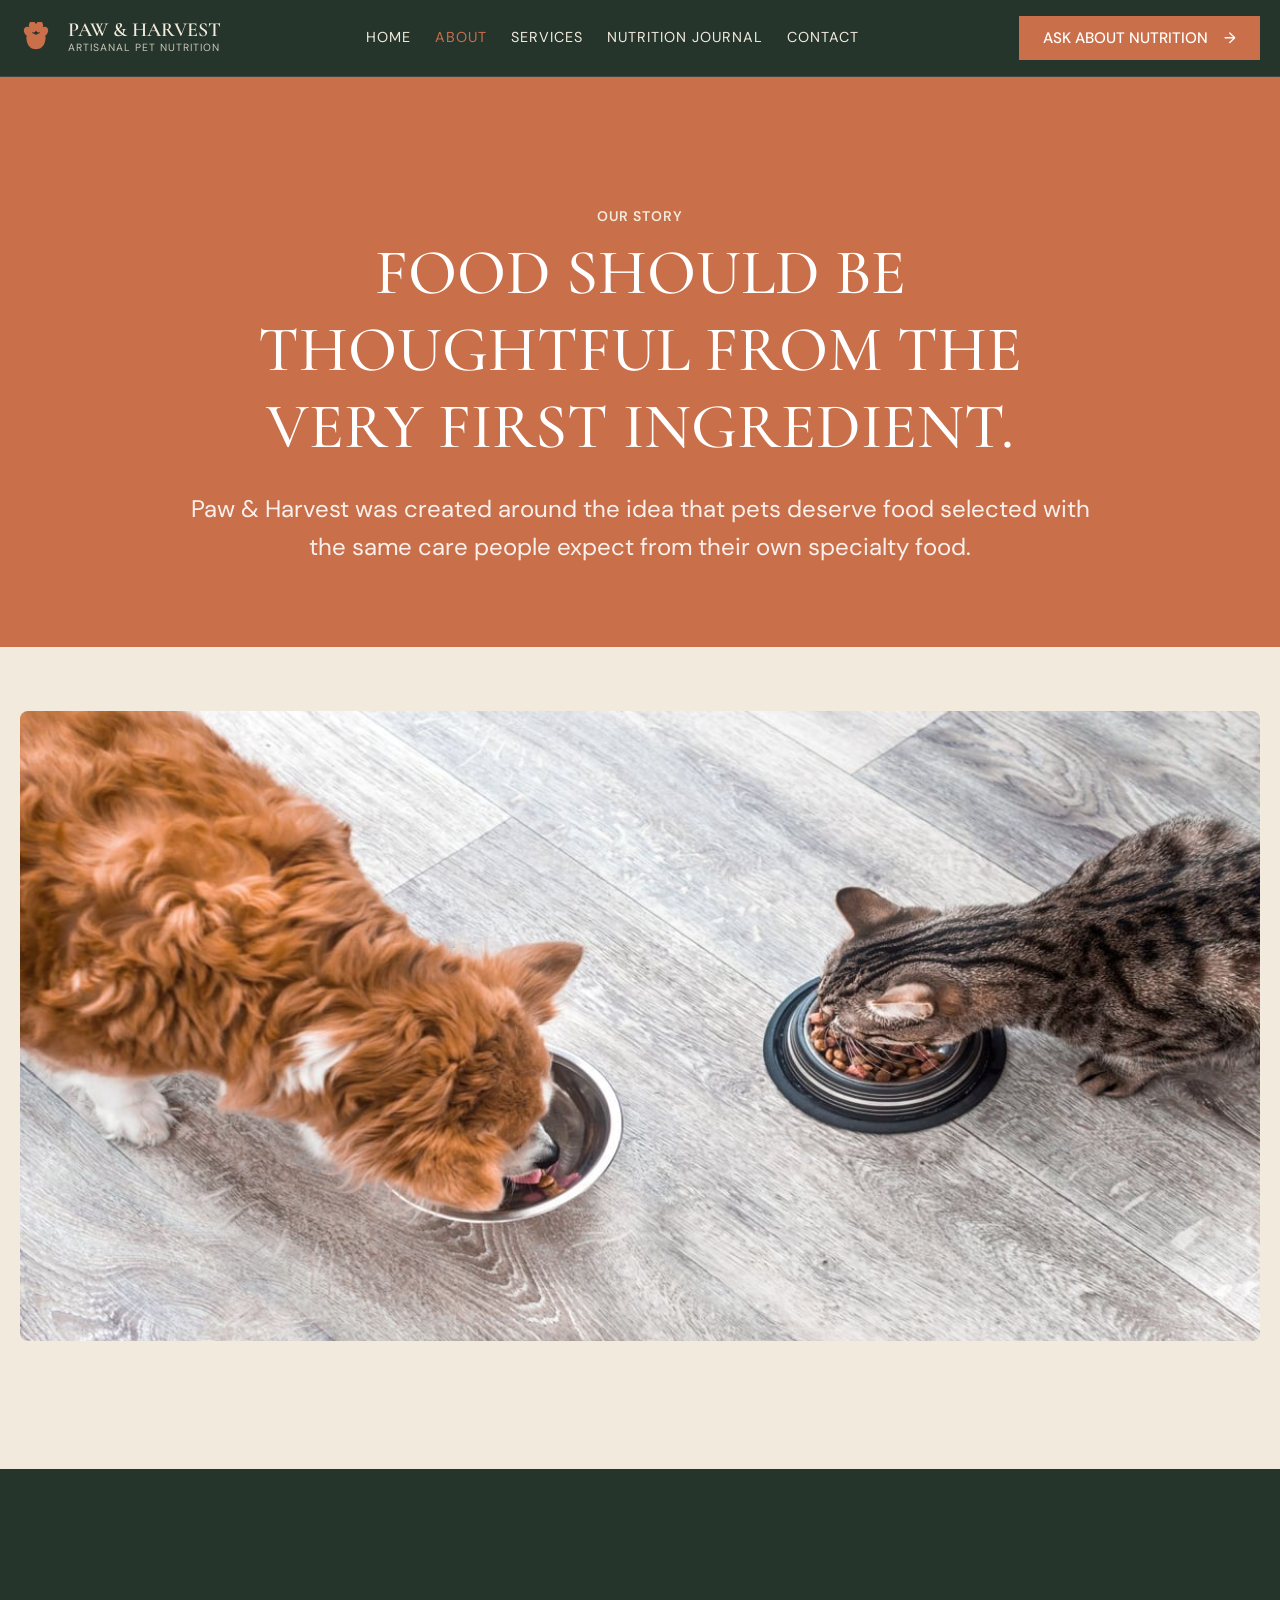
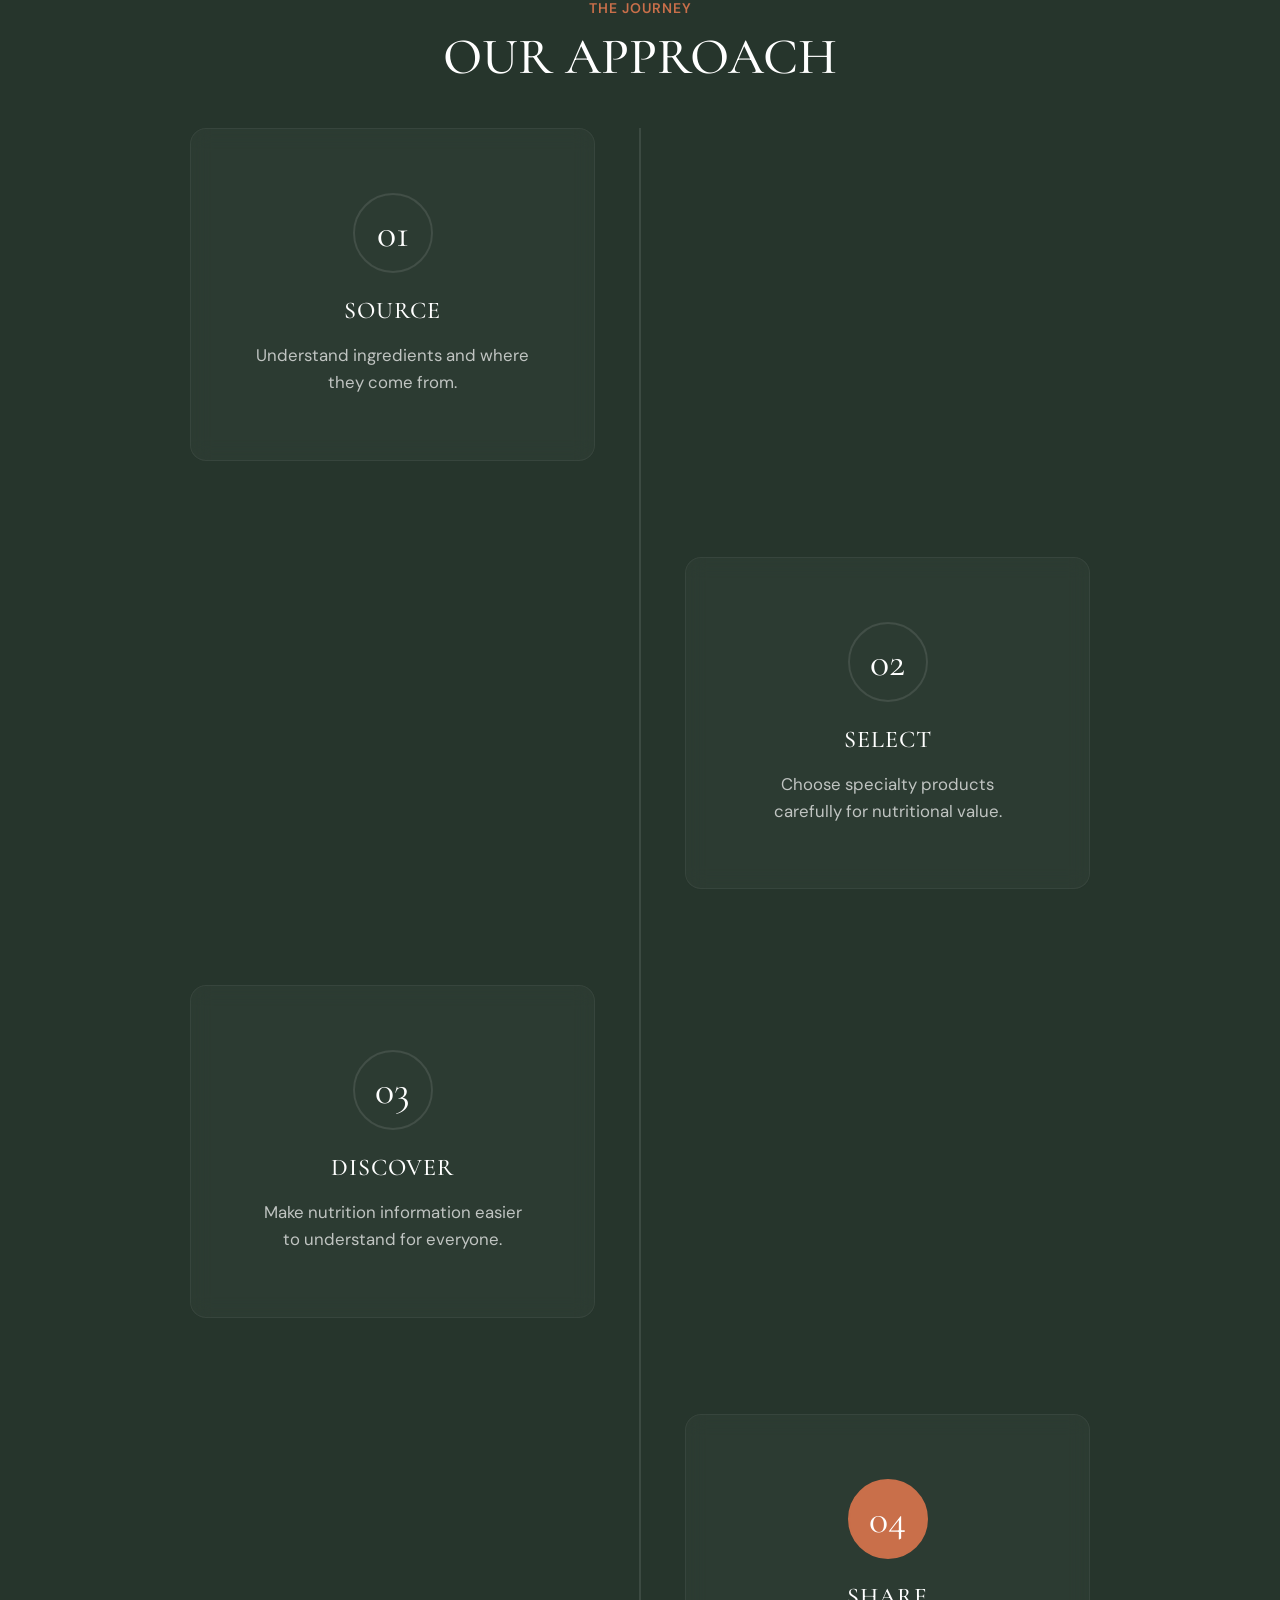
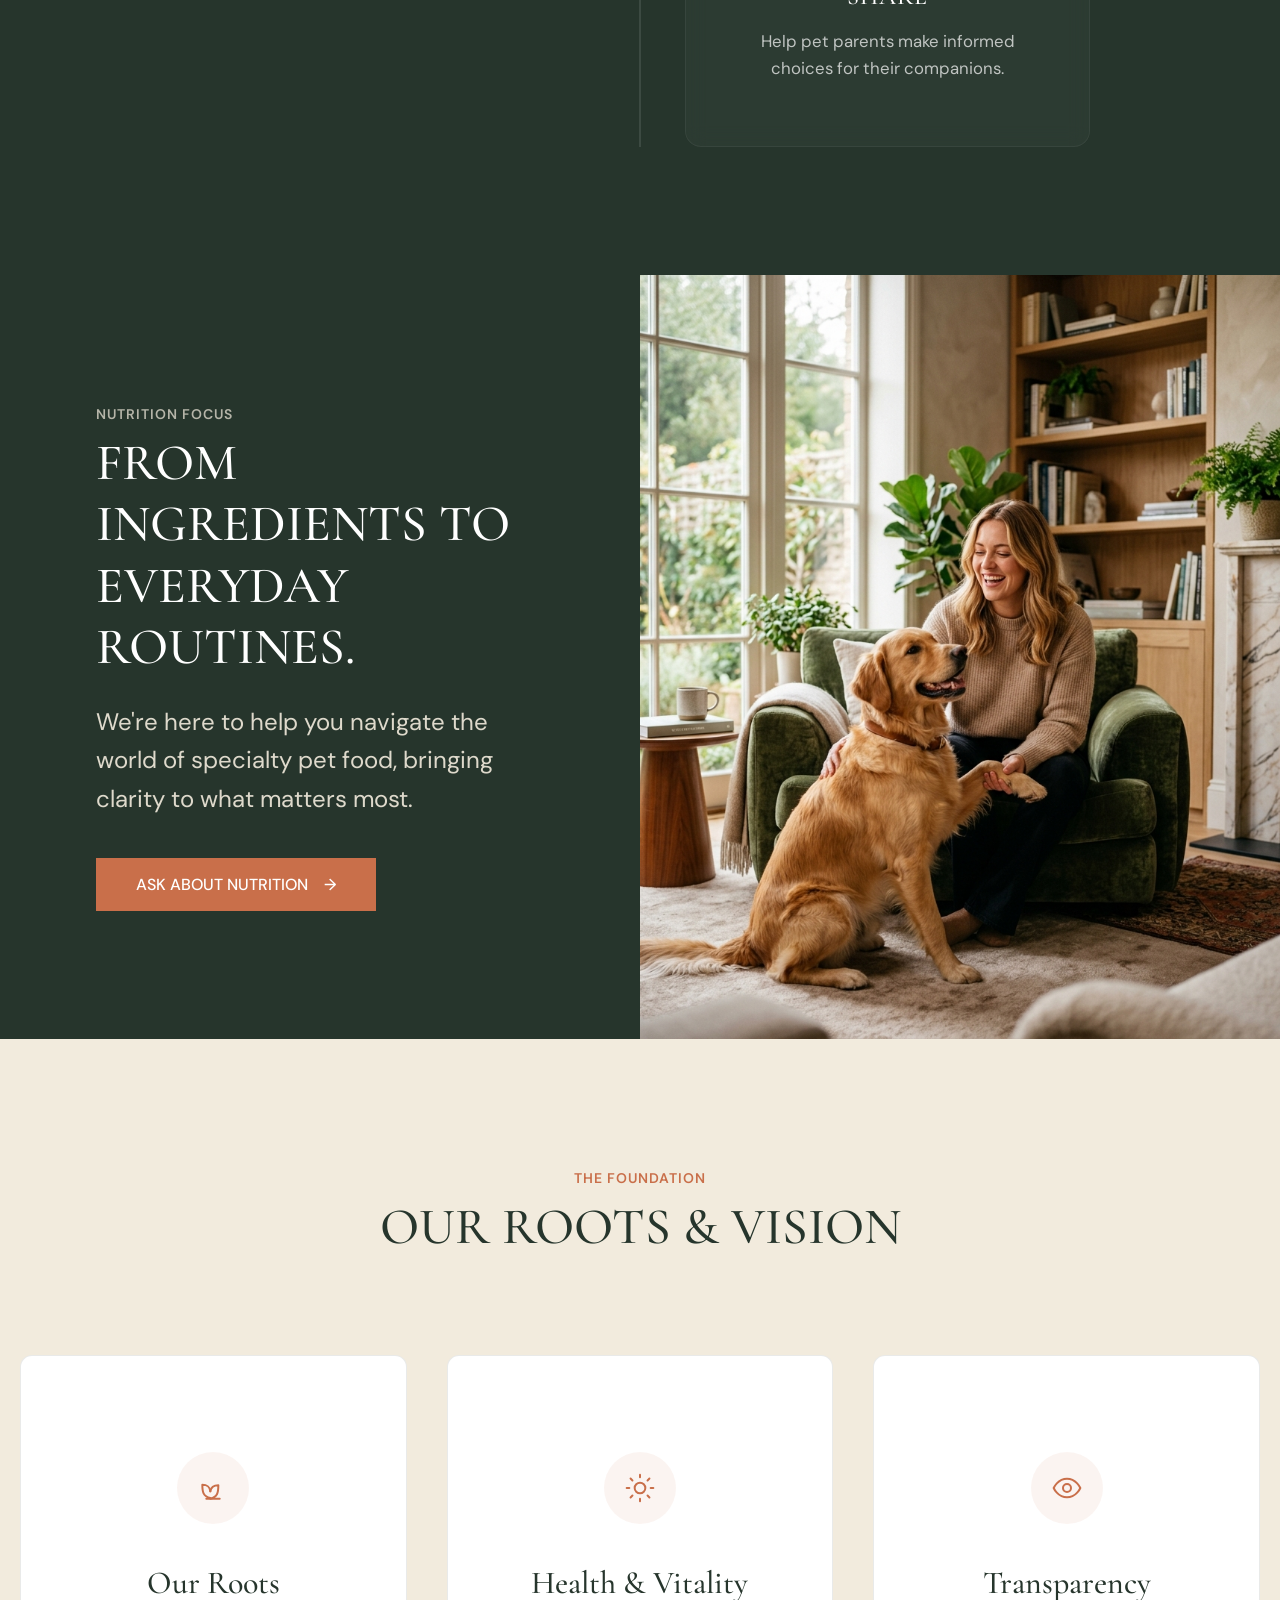
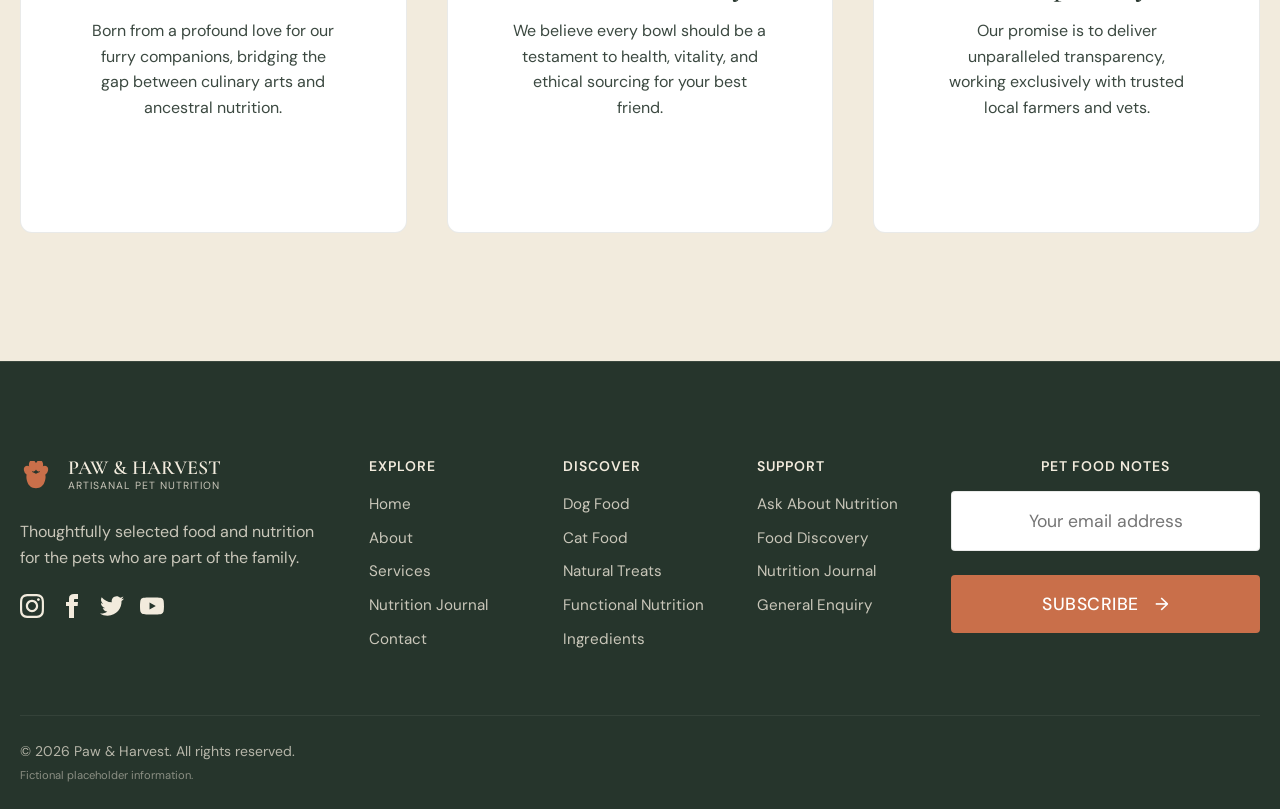
==== commit 60b49ce6: "second commit" ====
--- a/paw-and-harvest/about.html
+++ b/paw-and-harvest/about.html
@@ -376,11 +376,11 @@
           </ul>
         </div>
         
-        <div class="footer-col">
-          <h4>PET FOOD NOTES, INGREDIENT STORIES & WELLNESS IDEAS</h4>
-          <form style="display: flex; flex-direction: column; gap: var(--space-sm);" onsubmit="event.preventDefault(); alert('Subscribed to the journal!');">
-            <input type="email" placeholder="Your email address" required style="width: 100%; padding: var(--space-md) var(--space-sm); border: 1px solid var(--c-border); font-family: var(--font-body); background: var(--c-white); box-sizing: border-box;">
-            <button type="submit" class="btn btn-primary" style="width: 100%; justify-content: center; box-sizing: border-box;">SUBSCRIBE <span class="arrow">→</span></button>
+                <div class="footer-col newsletter-col">
+          <h4 class="newsletter-heading">PET FOOD NOTES</h4>
+          <form class="newsletter-form" onsubmit="event.preventDefault(); alert('Subscribed to the journal!');">
+            <input type="email" class="newsletter-input" placeholder="Your email address" required>
+            <button type="submit" class="btn btn-primary newsletter-btn">SUBSCRIBE <span class="arrow">&rarr;</span></button>
           </form>
         </div>
       </div>
--- a/paw-and-harvest/assets/css/style.css
+++ b/paw-and-harvest/assets/css/style.css
@@ -1249,3 +1249,99 @@
     grid-template-columns: repeat(3, 1fr);
   }
 }
+
+/* ==========================================================================
+   BACK TO TOP BUTTON
+   ========================================================================== */
+.back-to-top {
+  position: fixed;
+  bottom: var(--space-md);
+  right: var(--space-md);
+  width: 48px;
+  height: 48px;
+  background-color: var(--c-terracotta);
+  color: var(--c-white);
+  border: none;
+  border-radius: 50%;
+  display: flex;
+  align-items: center;
+  justify-content: center;
+  cursor: pointer;
+  box-shadow: 0 4px 12px var(--c-black-trans-20);
+  opacity: 0;
+  visibility: hidden;
+  transform: translateY(20px);
+  transition: all var(--transition-normal);
+  z-index: 99;
+}
+
+.back-to-top svg {
+  width: 24px;
+  height: 24px;
+}
+
+.back-to-top.visible {
+  opacity: 1;
+  visibility: visible;
+  transform: translateY(0);
+}
+
+.back-to-top:hover {
+  background-color: var(--c-forest);
+  transform: translateY(-5px);
+  box-shadow: 0 6px 16px var(--c-black-trans-20);
+}
+
+[data-theme="dark"] .back-to-top:hover {
+  background-color: var(--c-oat);
+  color: var(--c-forest);
+}
+
+/* ==========================================================================
+   FOOTER NEWSLETTER
+   ========================================================================== */
+.newsletter-col {
+  text-align: center;
+}
+
+.newsletter-heading {
+  margin-bottom: var(--space-md);
+  font-size: 1rem;
+  text-align: center;
+}
+
+.newsletter-form {
+  display: flex;
+  flex-direction: column;
+  gap: var(--space-md);
+}
+
+.newsletter-input {
+  width: 100%;
+  padding: 18px 24px;
+  border: 1px solid var(--c-border);
+  font-family: var(--font-body);
+  background: var(--c-white);
+  box-sizing: border-box;
+  font-size: 1.1rem;
+  border-radius: var(--radius-sm);
+  transition: all var(--transition-normal);
+  color: var(--c-forest);
+  text-align: center;
+}
+
+.newsletter-input:focus {
+  outline: none;
+  border-color: var(--c-terracotta);
+  box-shadow: 0 0 0 2px rgba(201, 111, 74, 0.2);
+}
+
+.newsletter-btn {
+  width: 100%;
+  justify-content: center;
+  box-sizing: border-box;
+  padding: 18px 24px;
+  font-size: 1.1rem;
+  border-radius: var(--radius-sm);
+  letter-spacing: 0.5px;
+}
